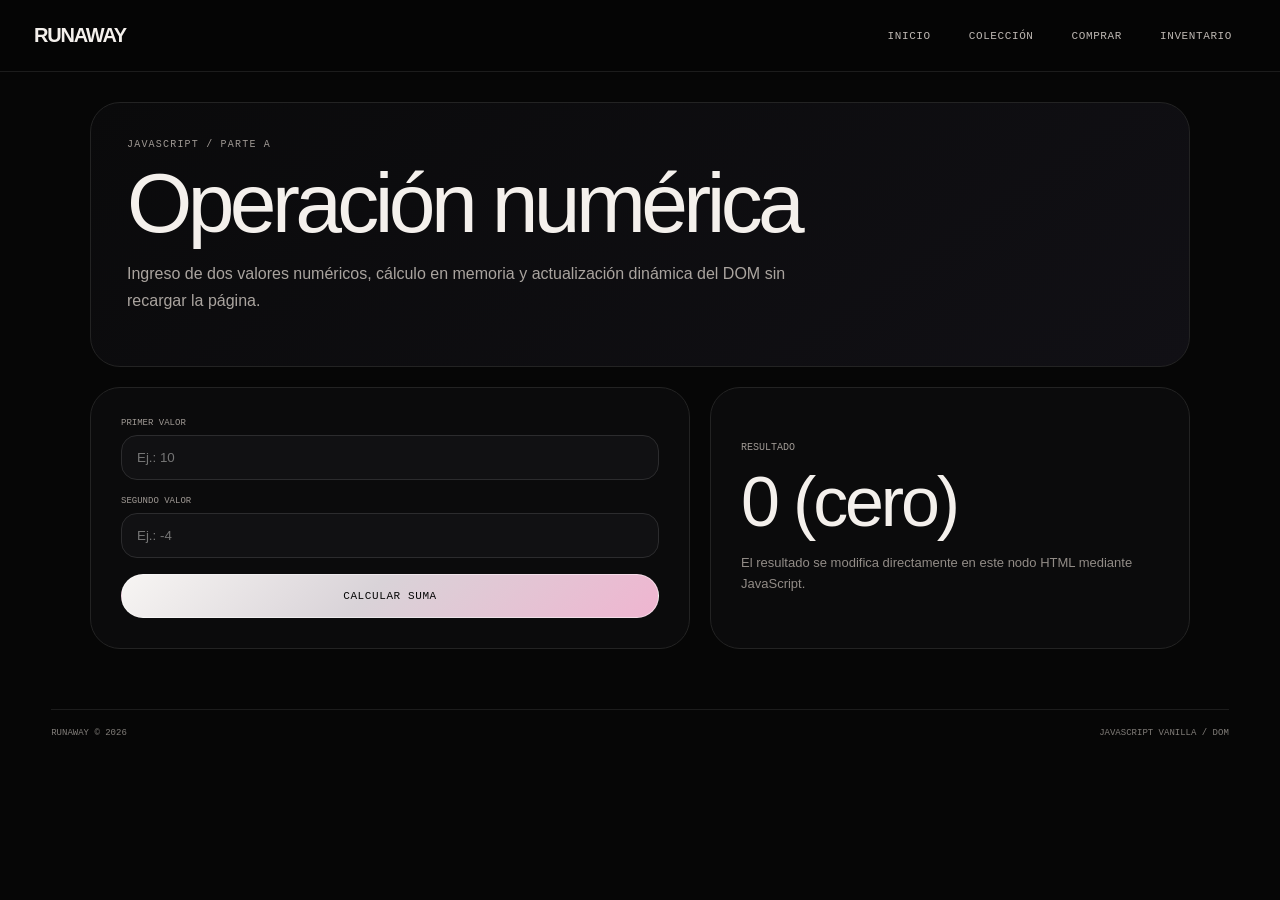
==== algoritmica.html @ cf83069c "AE2: agregar monitor de inventario y alertas de stock" ====
<!DOCTYPE html>
<html lang="es">
<head>
    <meta charset="UTF-8">
    <meta name="viewport" content="width=device-width, initial-scale=1.0">
    <title>RUNAWAY - Algorítmica JavaScript</title>
    <link rel="stylesheet" href="style.css">
</head>
<body>
    <nav class="barra-superior">
        <a class="marca" href="index.html">RUNAWAY</a>
        <ul class="menu-principal">
            <li><a href="index.html">Inicio</a></li>
            <li><a href="listado_box.html">Colección</a></li>
            <li><a href="comprar.html">Comprar</a></li>
            <li><a href="inventario.html">Inventario</a></li>
        </ul>
    </nav>

    <main class="algoritmica-page">
        <section class="algoritmica-heading">
            <p class="kicker">JAVASCRIPT / PARTE A</p>
            <h1>Operación numérica</h1>
            <p>Ingreso de dos valores numéricos, cálculo en memoria y actualización dinámica del DOM sin recargar la página.</p>
        </section>

        <section class="algoritmica-card">
            <div class="algoritmica-form">
                <div class="field-group">
                    <label for="valor1">Primer valor</label>
                    <input type="number" id="valor1" placeholder="Ej.: 10">
                </div>

                <div class="field-group">
                    <label for="valor2">Segundo valor</label>
                    <input type="number" id="valor2" placeholder="Ej.: -4">
                </div>

                <button type="button" id="botonCalcular" class="btn-principal full">Calcular suma</button>
            </div>

            <div class="resultado-card">
                <span class="resultado-label">Resultado</span>
                <span id="resultado" class="resultado cero">0 (cero)</span>
                <p>El resultado se modifica directamente en este nodo HTML mediante JavaScript.</p>
            </div>
        </section>
    </main>

    <footer class="pie"><span>RUNAWAY © 2026</span><span>JavaScript Vanilla / DOM</span></footer>
    <script src="app.js" defer></script>
</body>
</html>
---- style.css ----
body {
    margin: 0;
    background: #060606;
    color: #f4f0ec;
    font-family: Arial, Helvetica, sans-serif;
    overflow-x: hidden;
}

* { box-sizing: border-box; }
a { color: inherit; text-decoration: none; }
img { display: block; max-width: 100%; }

.barra-superior {
    width: 100%;
    min-height: 72px;
    padding: 0 34px;
    display: flex;
    align-items: center;
    justify-content: space-between;
    background: rgba(6, 6, 6, 0.96);
    border-bottom: 1px solid #1c1c1c;
    position: sticky;
    top: 0;
    z-index: 100;
}

.marca {
    font-size: 20px;
    font-weight: 700;
    letter-spacing: -1.2px;
}

.menu-principal {
    margin: 0;
    padding: 0;
    list-style: none;
    display: flex;
    align-items: center;
    gap: 10px;
}

.menu-principal > li { position: relative; }
.menu-principal a {
    display: block;
    padding: 12px 14px;
    font: 11px "Courier New", monospace;
    text-transform: uppercase;
    letter-spacing: .6px;
    color: #bdb7b2;
}
.menu-principal a:hover { color: #fff; }

.menu-desplegable {
    margin: 0;
    padding: 8px;
    list-style: none;
    display: none;
    position: absolute;
    right: 0;
    top: 100%;
    min-width: 210px;
    border: 1px solid #252525;
    border-radius: 16px;
    background: #0b0b0c;
    box-shadow: 0 22px 45px rgba(0,0,0,.45);
}
.dropdown:hover .menu-desplegable { display: block; }
.menu-desplegable a { border-radius: 10px; }
.menu-desplegable a:hover { background: #151515; }

.kicker {
    margin: 0 0 14px;
    font: 10px "Courier New", monospace;
    letter-spacing: 1.2px;
    text-transform: uppercase;
    color: #9e9893;
}

.hero {
    width: min(1440px, 96%);
    min-height: 760px;
    margin: 22px auto 50px;
    padding: 54px;
    border: 1px solid #1b1b1b;
    border-radius: 34px;
    overflow: hidden;
    display: grid;
    grid-template-columns: .95fr 1.05fr;
    gap: 20px;
    align-items: center;
    background:
        radial-gradient(circle at 88% 12%, rgba(130,44,98,.18), transparent 26%),
        radial-gradient(circle at 52% 88%, rgba(73,54,122,.12), transparent 27%),
        linear-gradient(135deg, #050505 0%, #0a0a0b 55%, #060606 100%);
    position: relative;
}

.hero-copy { position: relative; z-index: 4; }
.hero-copy h1 {
    margin: 0;
    font-size: clamp(82px, 10.5vw, 164px);
    line-height: .78;
    letter-spacing: -.085em;
    font-weight: 500;
    background: linear-gradient(180deg, #fff 0%, #f4eff2 30%, #adabb0 50%, #fff 61%, #aba9ad 81%, #fff 100%);
    color: transparent;
    -webkit-background-clip: text;
    background-clip: text;
    filter: drop-shadow(0 12px 30px rgba(255,255,255,.04));
}
.hero-line {
    width: min(520px, 100%);
    margin: 30px 0 28px;
    font-size: 20px;
    line-height: 1.45;
    color: #d6d1cc;
}

.btn-principal {
    display: inline-block;
    padding: 15px 22px;
    border: 1px solid rgba(255,255,255,.48);
    border-radius: 999px;
    background: linear-gradient(135deg, #f7f5f3 0%, #d9d3d8 46%, #efb5d0 100%);
    color: #070707;
    font: 11px "Courier New", monospace;
    text-transform: uppercase;
    letter-spacing: .6px;
    transition: transform .25s ease, box-shadow .25s ease;
}
.btn-principal:hover { transform: translateY(-2px); box-shadow: 0 13px 34px rgba(232,145,191,.17); }
.btn-principal.full { width: 100%; text-align: center; }

.hero-art { position: relative; height: 650px; }
.chrome-liquid {
    width: 118%;
    max-width: none;
    position: absolute;
    right: -12%;
    top: 50%;
    transform: translateY(-50%);
    filter: saturate(1.15) contrast(1.08) drop-shadow(0 30px 55px rgba(0,0,0,.52));
    animation: floatChrome 8s ease-in-out infinite;
}
@keyframes floatChrome {
    0%,100% { transform: translateY(-50%) rotate(-1deg) scale(1); }
    50% { transform: translateY(-53%) rotate(2deg) scale(1.025); }
}
.hero-caption {
    position: absolute;
    z-index: 4;
    padding: 9px 12px;
    border: 1px solid rgba(255,255,255,.17);
    border-radius: 999px;
    background: rgba(8,8,8,.46);
    backdrop-filter: blur(10px);
    color: #d4cfd1;
    font: 9px "Courier New", monospace;
    letter-spacing: 1px;
}
.hero-caption-top { right: 4%; top: 8%; }
.hero-caption-bottom { left: 8%; bottom: 8%; }

.intro {
    width: min(1320px, 92%);
    margin: 0 auto 100px;
    padding: 80px 0;
}
.intro h2 {
    max-width: 1100px;
    margin: 28px 0 62px;
    font-size: clamp(48px, 7vw, 98px);
    line-height: .94;
    letter-spacing: -.055em;
    font-weight: 400;
}
.intro h2 em { font-family: Georgia, "Times New Roman", serif; font-weight: normal; }
.intro-bottom {
    border-top: 1px solid #242424;
    padding-top: 22px;
    display: flex;
    justify-content: space-between;
    gap: 28px;
    align-items: flex-start;
}
.intro-bottom p { max-width: 640px; margin: 0; color: #aaa49f; line-height: 1.7; }
.link-line { font: 10px "Courier New", monospace; text-transform: uppercase; border-bottom: 1px solid #ddd6d0; padding-bottom: 4px; }

.campaign {
    width: min(1320px, 92%);
    margin: 0 auto 110px;
}
.campaign-head {
    display: flex;
    justify-content: space-between;
    gap: 24px;
    align-items: flex-end;
    margin-bottom: 24px;
}
.campaign-head h2 { margin: 0; font-size: clamp(40px, 5vw, 70px); font-weight: 400; letter-spacing: -.05em; }
.campaign-note { max-width: 430px; color: #9f9993; line-height: 1.6; }

.campaign-board {
    min-height: 820px;
    border-radius: 34px;
    overflow: hidden;
    position: relative;
    border: 1px solid #28313a;
    background:
        radial-gradient(circle at 10% 82%, rgba(255,98,44,.38), transparent 25%),
        radial-gradient(circle at 86% 16%, rgba(46,121,177,.28), transparent 30%),
        linear-gradient(135deg, #101820 0%, #172430 48%, #0b1016 100%);
}
.grid-lines {
    position: absolute; inset: 0;
    background-image: linear-gradient(rgba(255,255,255,.045) 1px, transparent 1px), linear-gradient(90deg, rgba(255,255,255,.045) 1px, transparent 1px);
    background-size: 25% 25%;
}
.campaign-photo {
    position: absolute;
    left: 50%; top: 47%; transform: translate(-50%,-50%);
    width: 40%; height: 67%;
    border: 1px solid rgba(255,255,255,.72);
    border-radius: 24px;
    padding: 10px;
    background: rgba(255,255,255,.03);
    box-shadow: 0 35px 75px rgba(0,0,0,.42);
}
.campaign-photo img { width:100%; height:100%; object-fit:cover; border-radius:16px; }
.marker { position:absolute; width:10px; height:10px; background:#eee; z-index:4; }
.marker-a{left:30%;top:21%}.marker-b{right:30%;top:21%}.marker-c{left:30%;bottom:12%}.marker-d{right:30%;bottom:12%}
.callout { position:absolute; z-index:5; width:240px; font-family:"Courier New",monospace; }
.callout strong { display:block; font-size:12px; margin-bottom:4px; }
.callout small { color:#bcc2c5; line-height:1.4; }
.callout span { display:block; height:1px; background:#eaeaea; margin-bottom:12px; position:relative; }
.callout span:after { content:""; width:8px;height:8px;background:#eee;position:absolute;right:0;top:-3px; }
.callout-left { left:7%; top:23%; }
.callout-right { right:6%; top:57%; }
.campaign-code { position:absolute; right:5%; bottom:5%; font-size:92px; font-weight:700; letter-spacing:-6px; }
.campaign-name { position:absolute; left:6%; bottom:6%; font-size:44px; line-height:.95; letter-spacing:-2px; }

.featured { width:min(1320px,92%); margin:0 auto 100px; }
.featured-title { margin-bottom:24px; }
.featured-title h2 { margin:0; font-size:58px; font-weight:400; letter-spacing:-3px; }
.featured-grid { display:grid; grid-template-columns:1.25fr .85fr .85fr; gap:18px; }
.featured-card { border:1px solid #242424; border-radius:28px; overflow:hidden; background:#0b0b0c; }
.featured-image { height:360px; overflow:hidden; background:#111; }
.featured-main .featured-image { height:520px; }
.featured-image img { width:100%; height:100%; object-fit:cover; transition:transform .5s ease; }
.featured-card:hover .featured-image img { transform:scale(1.025); }
.featured-data { padding:20px; }
.featured-data span { font:9px "Courier New",monospace; color:#92908e; }
.featured-data h3 { margin:8px 0; font-size:25px; font-weight:400; }
.featured-data p { margin:0 0 18px; color:#cbc5bf; }
.featured-data a { font:10px "Courier New",monospace; text-transform:uppercase; border-bottom:1px solid #e1dbd4; padding-bottom:4px; }

.closing {
    width:min(1320px,92%); min-height:380px; margin:0 auto 60px;
    border:1px solid #202020; border-radius:34px; overflow:hidden; position:relative;
    display:flex; align-items:center; justify-content:flex-end; padding:50px;
    background:linear-gradient(120deg,#090909,#0c0b0e 50%,#070707);
}
.closing img { position:absolute; left:-4%; bottom:-45%; width:52%; opacity:.9; }
.closing div { position:relative; z-index:2; text-align:right; }
.closing h2 { margin:0; font-size:clamp(48px,8vw,110px); line-height:.82; letter-spacing:-.07em; font-weight:400; }

.catalog-page,.product-page,.checkout-page { padding-bottom:60px; }
.catalog-hero,.checkout-heading {
    width:min(1320px,92%); margin:24px auto 28px; padding:56px;
    border:1px solid #232323; border-radius:34px; position:relative; overflow:hidden;
    background:radial-gradient(circle at 90% 20%,rgba(161,67,121,.18),transparent 28%),linear-gradient(140deg,#090909,#0c0c0e);
}
.catalog-hero { min-height:430px; display:flex; align-items:flex-end; }
.catalog-hero h1,.checkout-heading h1 { margin:0 0 18px; font-size:clamp(64px,10vw,145px); line-height:.78; letter-spacing:-.075em; font-weight:400; }
.catalog-hero p:not(.kicker),.checkout-heading p:not(.kicker) { max-width:620px;color:#aaa49f;line-height:1.7; }
.catalog-chrome { position:absolute; right:-4%; top:-28%; width:48%; opacity:.72; }

.catalog-editorial {
    width:min(1320px,92%); margin:0 auto 40px; display:grid; grid-template-columns:1.2fr .8fr; gap:20px;
}
.editorial-photo { min-height:520px; border-radius:30px; overflow:hidden; position:relative; border:1px solid #24303a; background:#0e151b; }
.editorial-photo img { width:100%;height:100%;object-fit:cover;filter:saturate(.85) contrast(1.08); }
.editorial-photo:after { content:"";position:absolute;inset:0;background:linear-gradient(90deg,rgba(17,57,77,.25),transparent 50%,rgba(12,13,17,.25));pointer-events:none; }
.editorial-tag { position:absolute; z-index:3; border:1px solid rgba(255,255,255,.42); border-radius:999px; padding:8px 10px; font:9px "Courier New",monospace; background:rgba(7,13,17,.36); backdrop-filter:blur(8px); }
.tag-one{left:4%;top:5%}.tag-two{right:4%;bottom:5%}
.editorial-copy { border:1px solid #232323;border-radius:30px;padding:38px;display:flex;flex-direction:column;justify-content:flex-end;background:#0b0b0c; }
.editorial-copy h2 { margin:0 0 18px;font-size:52px;line-height:.95;letter-spacing:-3px;font-weight:400; }
.editorial-copy p:last-child { color:#aaa49f;line-height:1.7; }

.table-wrap { width:min(1320px,92%); margin:0 auto; }
.table-title { display:flex;justify-content:space-between;align-items:flex-end;gap:20px;margin-bottom:18px; }
.table-title h2 { margin:0;font-size:42px;font-weight:400;letter-spacing:-2px; }
.table-title > span { font:9px "Courier New",monospace;color:#999; }
.tabla-responsive { width:100%; overflow-x:auto; border-radius:26px; border:1px solid #272727; }
.tabla-productos { width:100%;min-width:980px;border-collapse:collapse;background:#0a0a0b; }
.tabla-productos th,.tabla-productos td { padding:18px 16px;text-align:left;border-bottom:1px solid #202020;vertical-align:middle; }
.tabla-productos th { font:9px "Courier New",monospace;text-transform:uppercase;color:#aaa4a0;background:#0f0f11;letter-spacing:.6px; }
.tabla-productos td { font-size:13px;color:#d6d0ca;line-height:1.5; }
.tabla-productos tbody tr:hover { background:#101012; }
.tabla-productos td img { width:78px;height:98px;object-fit:cover;border-radius:16px; }
.tabla-productos td strong { display:block;font-size:16px;color:#f1ece7;font-weight:500; }
.tabla-productos td small { display:block;margin-top:5px;font:9px "Courier New",monospace;color:#8f8a86; }
.tabla-productos td a { font:9px "Courier New",monospace;text-transform:uppercase;border-bottom:1px solid #ddd6d0;padding-bottom:3px;white-space:nowrap; }

.product-page { width:min(1320px,92%); margin:26px auto 0; display:grid;grid-template-columns:1.15fr .85fr;gap:24px; }
.product-visual-panel { min-height:820px;border-radius:34px;overflow:hidden;position:relative;border:1px solid #26313a;background:radial-gradient(circle at 12% 84%,rgba(255,78,36,.35),transparent 26%),radial-gradient(circle at 88% 14%,rgba(58,131,181,.25),transparent 27%),linear-gradient(135deg,#101922,#16252f 52%,#0c1217); }
.product-visual-panel:before { content:"";position:absolute;inset:0;background-image:linear-gradient(rgba(255,255,255,.04) 1px,transparent 1px),linear-gradient(90deg,rgba(255,255,255,.04) 1px,transparent 1px);background-size:25% 25%; }
.product-hero-image { position:absolute;left:50%;top:46%;transform:translate(-50%,-50%);width:58%;height:68%;padding:10px;border:1px solid rgba(255,255,255,.6);border-radius:26px; }
.product-hero-image img { width:100%;height:100%;object-fit:cover;border-radius:18px; }
.corner { position:absolute;width:9px;height:9px;background:#eee; }
.c1{left:-5px;top:-5px}.c2{right:-5px;top:-5px}.c3{left:-5px;bottom:-5px}.c4{right:-5px;bottom:-5px}
.product-callout { position:absolute;width:210px;font:9px "Courier New",monospace;line-height:1.45;z-index:3; }
.product-callout b { display:block;font-size:11px;margin-bottom:4px; }
.product-callout span { color:#c3c7c9; }
.callout-a { left:5%;top:18%; }
.callout-b { right:4%;bottom:19%;text-align:right; }
.product-index { position:absolute;right:5%;bottom:4%;font-size:88px;font-weight:700;letter-spacing:-5px; }

.product-info-panel { border:1px solid #242424;border-radius:34px;padding:38px;background:linear-gradient(180deg,#0b0b0c,#090909); }
.product-heading h1 { margin:0 0 12px;font-size:58px;line-height:.92;letter-spacing:-3px;font-weight:400; }
.product-price { margin:0 0 28px;font-size:25px; }
.product-description { color:#aaa49f;line-height:1.8; }
.product-spec-grid { display:grid;grid-template-columns:1fr 1fr;gap:10px;margin:28px 0; }
.product-spec-grid div { padding:16px;border:1px solid #222;border-radius:18px;background:#0f0f10; }
.product-spec-grid span,.size-block>span { display:block;margin-bottom:6px;font:9px "Courier New",monospace;text-transform:uppercase;color:#8e8985; }
.product-spec-grid strong { font-weight:500;font-size:14px; }
.size-block { margin:28px 0; }
.sizes { display:flex;gap:8px; }
.sizes button { flex:1;padding:13px 8px;border:1px solid #303030;border-radius:14px;background:#0d0d0e;color:#eee;cursor:pointer; }
.sizes button:hover { background:#e9e5e1;color:#080808; }
.detail-gallery { display:grid;grid-template-columns:1fr 1fr;gap:10px;margin-top:24px; }
.detail-gallery img { width:100%;height:210px;object-fit:cover;border-radius:18px; }

.checkout-heading { min-height:330px; display:flex;flex-direction:column;justify-content:flex-end; }
.checkout-heading h1 { font-size:clamp(58px,8vw,112px); }
.checkout-layout { width:min(1180px,92%);margin:0 auto;display:grid;grid-template-columns:1fr .7fr;gap:22px; }
.checkout-form-card,.order-card { border:1px solid #232323;border-radius:30px;background:#0b0b0c;padding:30px; }
.formulario-compra { display:flex;flex-direction:column;gap:15px; }
.field-group { display:flex;flex-direction:column;gap:7px; }
.fields-two { display:grid;grid-template-columns:1fr 1fr;gap:12px; }
.formulario-compra label { font:9px "Courier New",monospace;text-transform:uppercase;color:#9f9994; }
.formulario-compra input,.formulario-compra select,.formulario-compra textarea { width:100%;padding:14px 15px;border:1px solid #2c2c2e;border-radius:16px;background:#111113;color:#f2ede8;font-family:Arial,Helvetica,sans-serif; }
.formulario-compra textarea { resize:vertical;line-height:1.5; }
.formulario-compra input:focus,.formulario-compra select:focus,.formulario-compra textarea:focus { outline:none;border-color:#c178a5;box-shadow:0 0 0 3px rgba(193,120,165,.08); }
.order-image { height:320px;border-radius:22px;overflow:hidden;margin-bottom:20px; }
.order-image img { width:100%;height:100%;object-fit:cover; }
.order-title span { font:9px "Courier New",monospace;color:#928c87; }
.order-title h2 { margin:7px 0 20px;font-size:31px;font-weight:400;letter-spacing:-1.5px; }
.order-row,.order-total { display:flex;justify-content:space-between;padding:13px 0;border-top:1px solid #232323;font-size:13px; }
.order-total { margin-top:6px;padding-top:18px;font-size:19px; }

.pie { width:min(1320px,92%);margin:0 auto 25px;padding-top:18px;border-top:1px solid #1c1c1c;display:flex;justify-content:space-between;gap:18px;font:9px "Courier New",monospace;text-transform:uppercase;color:#817d79; }

@media (max-width: 1050px) {
    .hero { grid-template-columns:1fr; padding:38px; }
    .hero-art { height:560px; }
    .chrome-liquid { width:92%;right:4%; }
    .featured-grid { grid-template-columns:1fr 1fr; }
    .featured-main { grid-column:1 / -1; }
    .campaign-board { min-height:720px; }
    .campaign-photo { width:48%; }
    .catalog-editorial,.product-page,.checkout-layout { grid-template-columns:1fr; }
    .product-page { width:min(1320px,92%); }
}

@media (max-width: 720px) {
    .barra-superior { min-height:auto;padding:15px 16px;flex-direction:column;align-items:flex-start;gap:10px; }
    .menu-principal { width:100%;gap:0;flex-wrap:wrap; }
    .menu-principal a { padding:8px 10px; }
    .menu-desplegable { right:auto;left:0; }

    .hero { width:94%;min-height:auto;margin-top:15px;padding:24px;border-radius:24px; }
    .hero-copy h1 { font-size:21vw; }
    .hero-line { font-size:16px;margin:22px 0; }
    .hero-art { height:390px; }
    .chrome-liquid { width:118%;right:-10%; }
    .hero-caption { font-size:8px; }

    .intro { width:90%;padding:60px 0;margin-bottom:50px; }
    .intro h2 { font-size:13vw; }
    .intro-bottom,.campaign-head,.table-title { flex-direction:column;align-items:flex-start; }

    .campaign { width:94%;margin-bottom:70px; }
    .campaign-board { min-height:590px;border-radius:24px; }
    .campaign-photo { width:64%;height:58%;top:43%; }
    .callout { width:150px;font-size:7px; }
    .callout strong { font-size:9px; }
    .callout-left { left:4%;top:8%; }
    .callout-right { right:4%;bottom:11%;top:auto; }
    .marker { display:none; }
    .campaign-code { font-size:54px;right:4%;bottom:3%; }
    .campaign-name { font-size:30px;left:4%;bottom:4%; }

    .featured { width:94%;margin-bottom:65px; }
    .featured-grid { grid-template-columns:1fr; }
    .featured-main { grid-column:auto; }
    .featured-image,.featured-main .featured-image { height:390px; }

    .closing { width:94%;min-height:310px;padding:24px;border-radius:24px; }
    .closing img { width:82%;left:-26%;bottom:-25%; }
    .closing h2 { max-width:300px;font-size:16vw; }

    .catalog-hero,.checkout-heading { width:94%;padding:30px;border-radius:24px;min-height:350px; }
    .catalog-chrome { width:70%;right:-25%;top:-5%;opacity:.5; }
    .catalog-editorial,.table-wrap { width:94%; }
    .editorial-photo { min-height:420px;border-radius:24px; }
    .editorial-copy { padding:25px;border-radius:24px; }
    .editorial-copy h2 { font-size:42px; }
    .tabla-responsive { border-radius:20px; }

    .product-page { width:94%;gap:15px; }
    .product-visual-panel { min-height:620px;border-radius:24px; }
    .product-hero-image { width:72%;height:60%; }
    .product-callout { width:130px; }
    .product-index { font-size:56px; }
    .product-info-panel { padding:24px;border-radius:24px; }
    .product-heading h1 { font-size:45px; }
    .product-spec-grid { grid-template-columns:1fr; }

    .checkout-layout { width:94%;gap:15px; }
    .checkout-form-card,.order-card { padding:22px;border-radius:24px; }
    .fields-two { grid-template-columns:1fr; }
    .order-image { height:300px; }

    .pie { width:90%;flex-direction:column;align-items:flex-start; }
}


/* TP2 - JavaScript Vanilla */
.algoritmica-page {
    width: min(1100px, 94%);
    margin: 30px auto 60px;
}

.algoritmica-heading {
    padding: 36px;
    margin-bottom: 20px;
    border: 1px solid #232323;
    border-radius: 30px;
    background: linear-gradient(145deg, #0a0a0b 0%, #111015 100%);
}

.algoritmica-heading h1 {
    margin: 0 0 14px;
    font-size: clamp(46px, 7vw, 84px);
    line-height: .95;
    letter-spacing: -.055em;
    font-weight: 400;
}

.algoritmica-heading > p:last-child {
    max-width: 720px;
    color: #aaa49f;
    line-height: 1.7;
}

.algoritmica-card {
    display: grid;
    grid-template-columns: 1fr .8fr;
    gap: 20px;
}

.algoritmica-form,
.resultado-card {
    padding: 30px;
    border: 1px solid #232323;
    border-radius: 30px;
    background: #0b0b0c;
}

.algoritmica-form {
    display: flex;
    flex-direction: column;
    gap: 16px;
}

.algoritmica-form label {
    font: 9px "Courier New", monospace;
    text-transform: uppercase;
    color: #9f9994;
}

.algoritmica-form input,
#cantidadProducto {
    width: 100%;
    padding: 14px 15px;
    border: 1px solid #2c2c2e;
    border-radius: 16px;
    background: #111113;
    color: #f2ede8;
    font-family: Arial, Helvetica, sans-serif;
}

.algoritmica-form input:focus,
#cantidadProducto:focus {
    outline: none;
    border-color: #c178a5;
    box-shadow: 0 0 0 3px rgba(193,120,165,.08);
}

.resultado-card {
    display: flex;
    flex-direction: column;
    justify-content: center;
}

.resultado-label {
    margin-bottom: 14px;
    font: 10px "Courier New", monospace;
    text-transform: uppercase;
    color: #9f9994;
}

.resultado {
    display: block;
    margin-bottom: 16px;
    font-size: clamp(38px, 6vw, 70px);
    line-height: 1;
    letter-spacing: -.045em;
}

.resultado.positivo { color: #a7f3c4; }
.resultado.cero { color: #f4f0ec; }
.resultado.negativo { color: #ff9cae; }

.resultado-card p {
    margin: 0;
    color: #928c87;
    line-height: 1.6;
    font-size: 13px;
}

@media (max-width: 720px) {
    .algoritmica-card { grid-template-columns: 1fr; }
    .algoritmica-heading,
    .algoritmica-form,
    .resultado-card { padding: 22px; border-radius: 24px; }
}

/* Mensajes de validacion del cupon */
.mensaje-cupon {
    margin: 10px 0;
    font-size: 13px;
    font-weight: 600;
}

.mensaje-error {
    color: #ff7676;
}

.mensaje-exito {
    color: #78e6a2;
}

.btn-secundario {
    padding: 10px 16px;
    border: 1px solid #777;
    border-radius: 999px;
    background: transparent;
    color: #f4f0ec;
    cursor: pointer;
}

.btn-secundario:hover {
    background: #1b1b1b;
}


/* Monitor de inventario */
.inventario-page {
    width: min(1320px, 92%);
    margin: 30px auto 70px;
}

.inventario-heading {
    min-height: 330px;
    padding: 42px;
    margin-bottom: 20px;
    border: 1px solid #232323;
    border-radius: 34px;
    background:
        radial-gradient(circle at 85% 20%, rgba(140, 89, 160, .16), transparent 28%),
        linear-gradient(145deg, #09090a 0%, #111117 100%);
    display: flex;
    justify-content: space-between;
    gap: 30px;
    align-items: flex-end;
}

.inventario-heading h1 {
    margin: 0 0 18px;
    font-size: clamp(48px, 7vw, 96px);
    line-height: .92;
    letter-spacing: -.055em;
    font-weight: 400;
}

.inventario-heading > div > p:last-child {
    max-width: 680px;
    color: #aaa49f;
    line-height: 1.7;
}

.inventario-codigo {
    color: #817d79;
    font: 10px "Courier New", monospace;
    letter-spacing: .08em;
}

.inventario-indicadores {
    display: grid;
    grid-template-columns: repeat(3, 1fr);
    gap: 14px;
    margin-bottom: 20px;
}

.indicador-stock {
    min-height: 150px;
    padding: 24px;
    border: 1px solid #232323;
    border-radius: 26px;
    background: #0b0b0c;
    display: flex;
    flex-direction: column;
    justify-content: space-between;
}

.indicador-stock span {
    color: #908a85;
    font: 9px "Courier New", monospace;
    text-transform: uppercase;
}

.indicador-stock strong {
    font-size: 48px;
    line-height: 1;
    font-weight: 400;
}

.inventario-panel {
    padding: 28px;
    border: 1px solid #232323;
    border-radius: 30px;
    background: #0b0b0c;
}

.inventario-toolbar {
    display: flex;
    justify-content: space-between;
    align-items: flex-end;
    gap: 18px;
    margin-bottom: 20px;
}

.inventario-filtro {
    width: min(320px, 100%);
}

.inventario-filtro select {
    width: 100%;
    padding: 13px 15px;
    border: 1px solid #2c2c2e;
    border-radius: 16px;
    background: #111113;
    color: #f2ede8;
}

.alerta-inventario {
    margin: 0 0 18px;
    padding: 14px 16px;
    border: 1px solid #333;
    border-radius: 16px;
    background: #111113;
    color: #d2cdc8;
    font-size: 13px;
}

.alerta-critico {
    border-color: rgba(255, 118, 118, .45);
    background: rgba(117, 32, 39, .18);
    color: #ffabab;
}

.alerta-normal {
    border-color: rgba(120, 230, 162, .35);
    background: rgba(34, 105, 66, .16);
    color: #9ff0bd;
}

.alerta-error {
    border-color: rgba(255, 118, 118, .45);
    color: #ffabab;
}

.tabla-inventario td strong,
.tabla-inventario td small {
    display: block;
}

.tabla-inventario td small {
    margin-top: 5px;
    color: #817d79;
}

.fila-stock-critico {
    background: rgba(111, 32, 39, .12);
}

.estado-stock {
    display: inline-block;
    padding: 7px 11px;
    border-radius: 999px;
    font: 9px "Courier New", monospace;
    text-transform: uppercase;
}

.estado-critico {
    background: rgba(255, 118, 118, .12);
    color: #ff9c9c;
    border: 1px solid rgba(255, 118, 118, .35);
}

.estado-normal {
    background: rgba(120, 230, 162, .10);
    color: #8ee9af;
    border: 1px solid rgba(120, 230, 162, .28);
}

.acciones-stock {
    display: flex;
    gap: 8px;
}

.boton-stock {
    width: 34px;
    height: 34px;
    border: 1px solid #3b3b3d;
    border-radius: 50%;
    background: transparent;
    color: #f4f0ec;
    cursor: pointer;
    font-size: 18px;
}

.boton-stock:hover,
.boton-stock:focus-visible {
    background: #f4f0ec;
    color: #090909;
}

.estado-carga-inventario {
    padding: 28px !important;
    text-align: center !important;
    color: #928c87;
}

.nota-inventario {
    margin: 18px 0 0;
    color: #817d79;
    font-size: 12px;
    line-height: 1.6;
}

.visually-hidden {
    position: absolute !important;
    width: 1px;
    height: 1px;
    padding: 0;
    margin: -1px;
    overflow: hidden;
    clip: rect(0, 0, 0, 0);
    white-space: nowrap;
    border: 0;
}

@media (max-width: 720px) {
    .inventario-page {
        width: 94%;
    }

    .inventario-heading {
        min-height: 300px;
        padding: 24px;
        border-radius: 24px;
        flex-direction: column;
        align-items: flex-start;
        justify-content: flex-end;
    }

    .inventario-indicadores {
        grid-template-columns: 1fr;
    }

    .indicador-stock {
        min-height: 120px;
    }

    .inventario-panel {
        padding: 18px;
        border-radius: 24px;
    }

    .inventario-toolbar {
        flex-direction: column;
        align-items: stretch;
    }

    .inventario-filtro {
        width: 100%;
    }
}
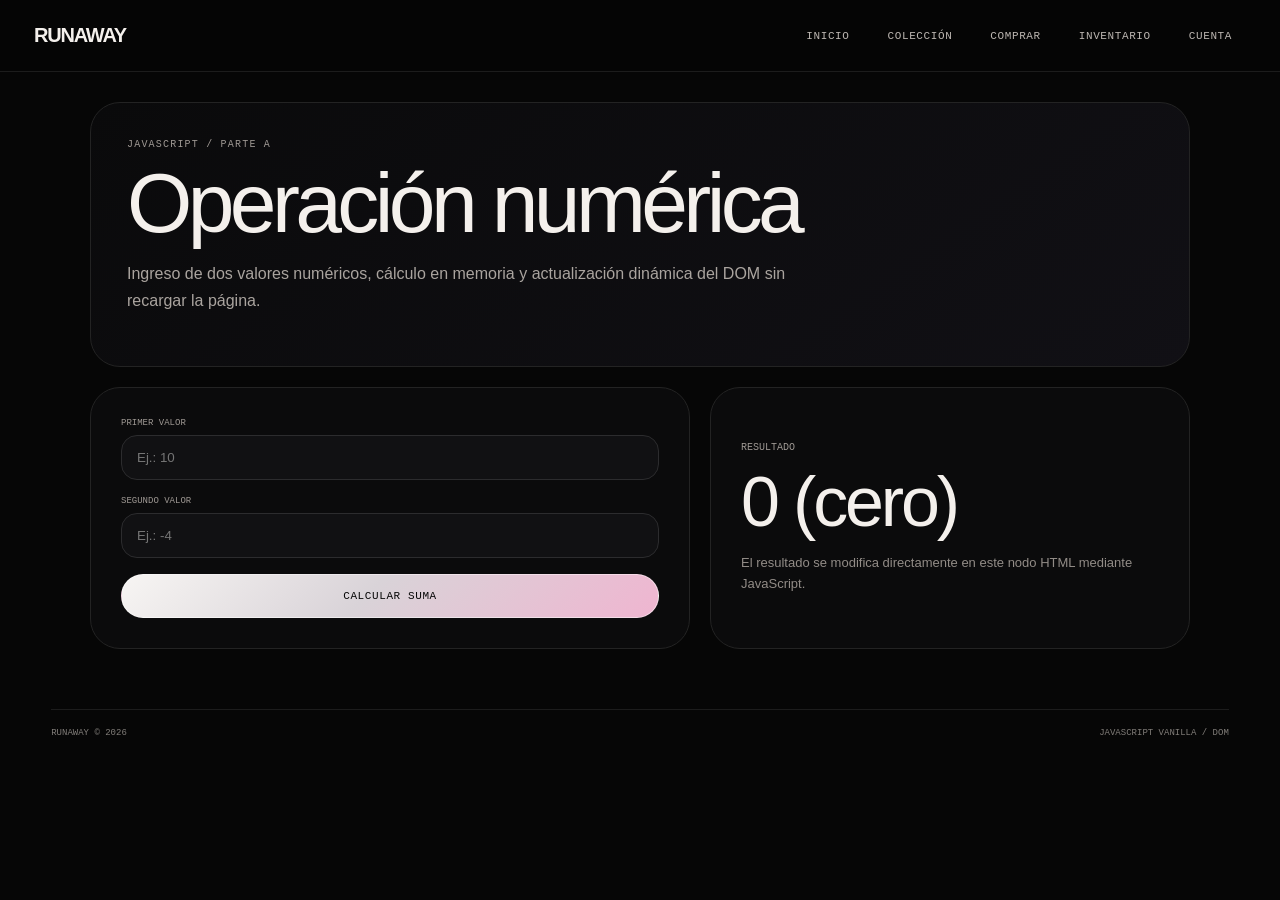
==== commit 0aeefd1d: "Agregar autenticacion y reforzar seguridad para auditoria" ====
--- a/algoritmica.html
+++ b/algoritmica.html
@@ -14,6 +14,7 @@
             <li><a href="listado_box.html">Colección</a></li>
             <li><a href="comprar.html">Comprar</a></li>
             <li><a href="inventario.html">Inventario</a></li>
+            <li><a href="cuenta.html">Cuenta</a></li>
         </ul>
     </nav>
 
--- a/style.css
+++ b/style.css
@@ -809,3 +809,34 @@
         width: 100%;
     }
 }
+
+
+/* Buscador del catálogo */
+.catalog-controls {
+    display: grid;
+    grid-template-columns: minmax(260px, 1fr) 240px auto;
+    gap: 14px;
+    align-items: end;
+    margin: 22px 0;
+}
+.catalog-controls .field-group { margin: 0; }
+.catalog-controls label {
+    display: block;
+    margin-bottom: 7px;
+    color: #96908b;
+    font: 9px "Courier New", monospace;
+    text-transform: uppercase;
+}
+.catalog-controls input,
+.catalog-controls select {
+    width: 100%;
+    padding: 13px 15px;
+    border: 1px solid #2b2b2e;
+    border-radius: 16px;
+    background: #111113;
+    color: #f4f0ec;
+}
+.catalogo-sin-resultados { padding: 30px !important; text-align: center !important; color: #918b86; }
+@media (max-width: 720px) {
+    .catalog-controls { grid-template-columns: 1fr; }
+}
